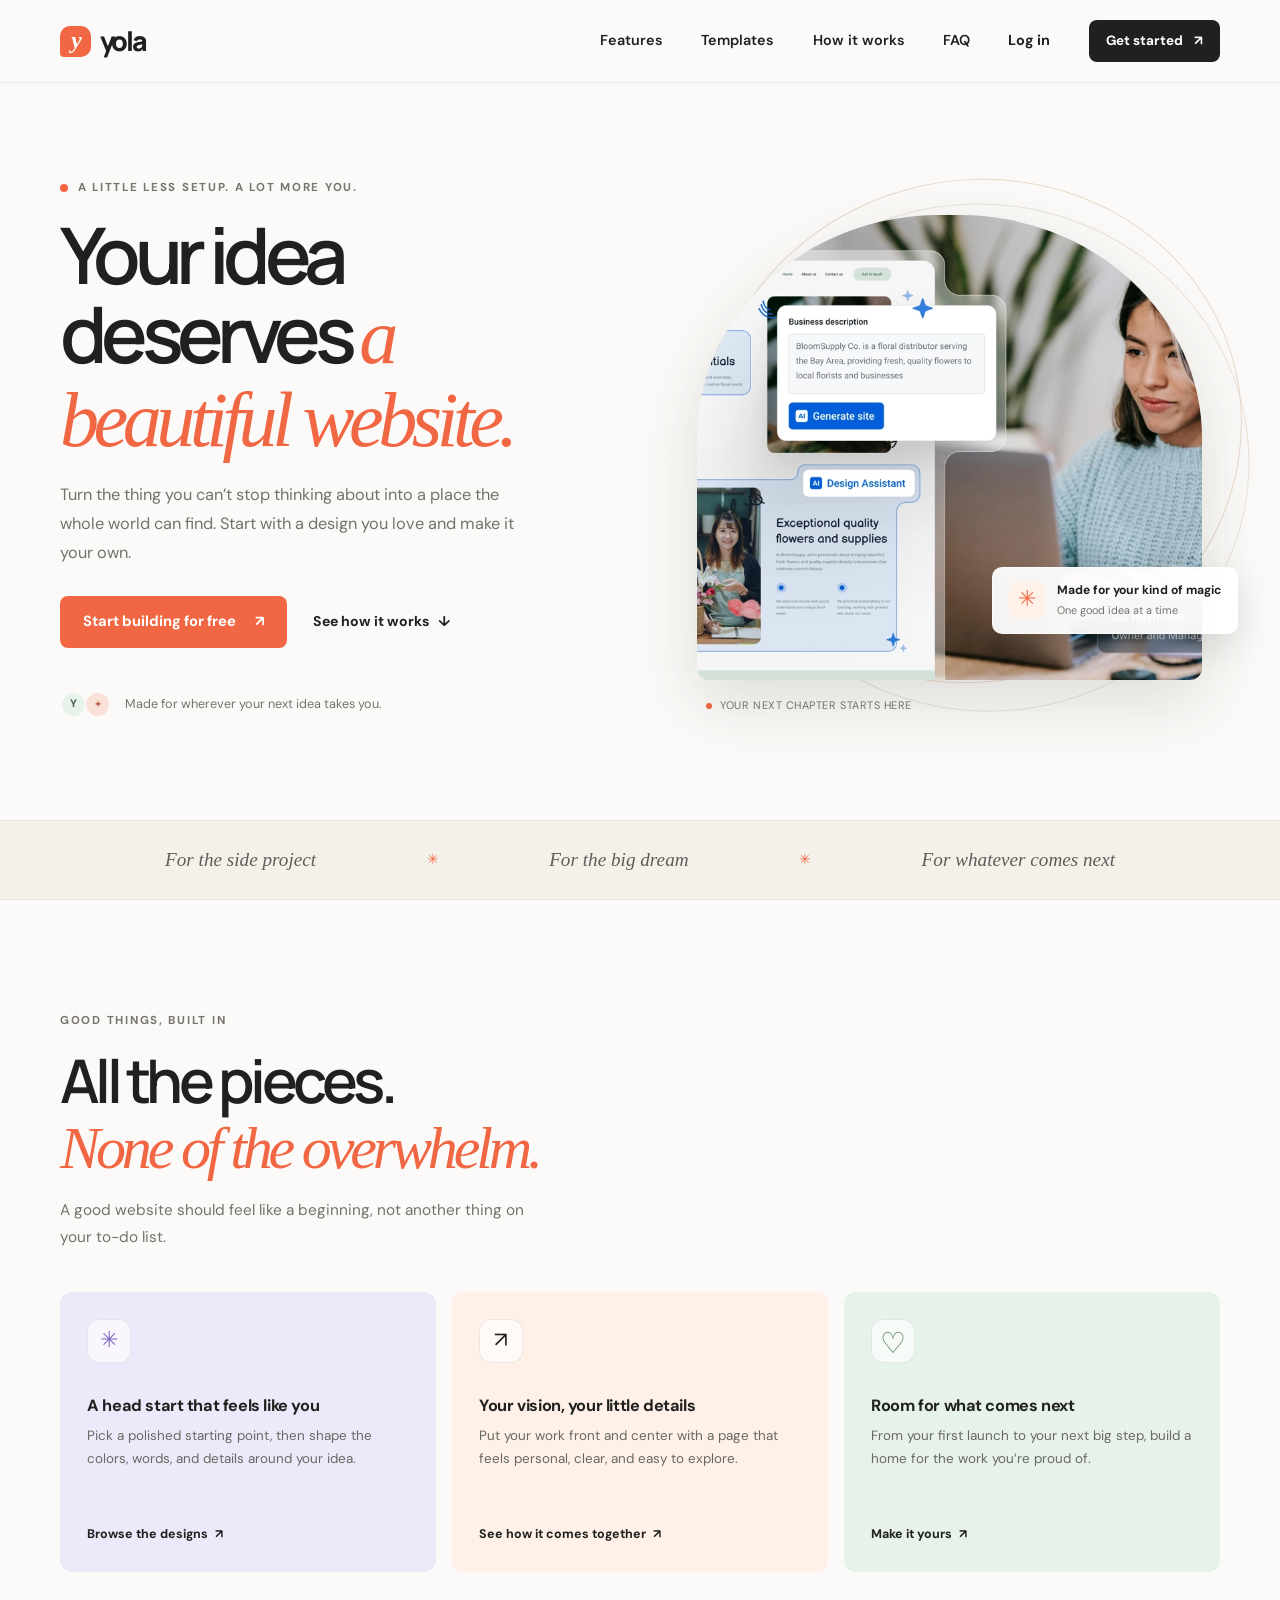
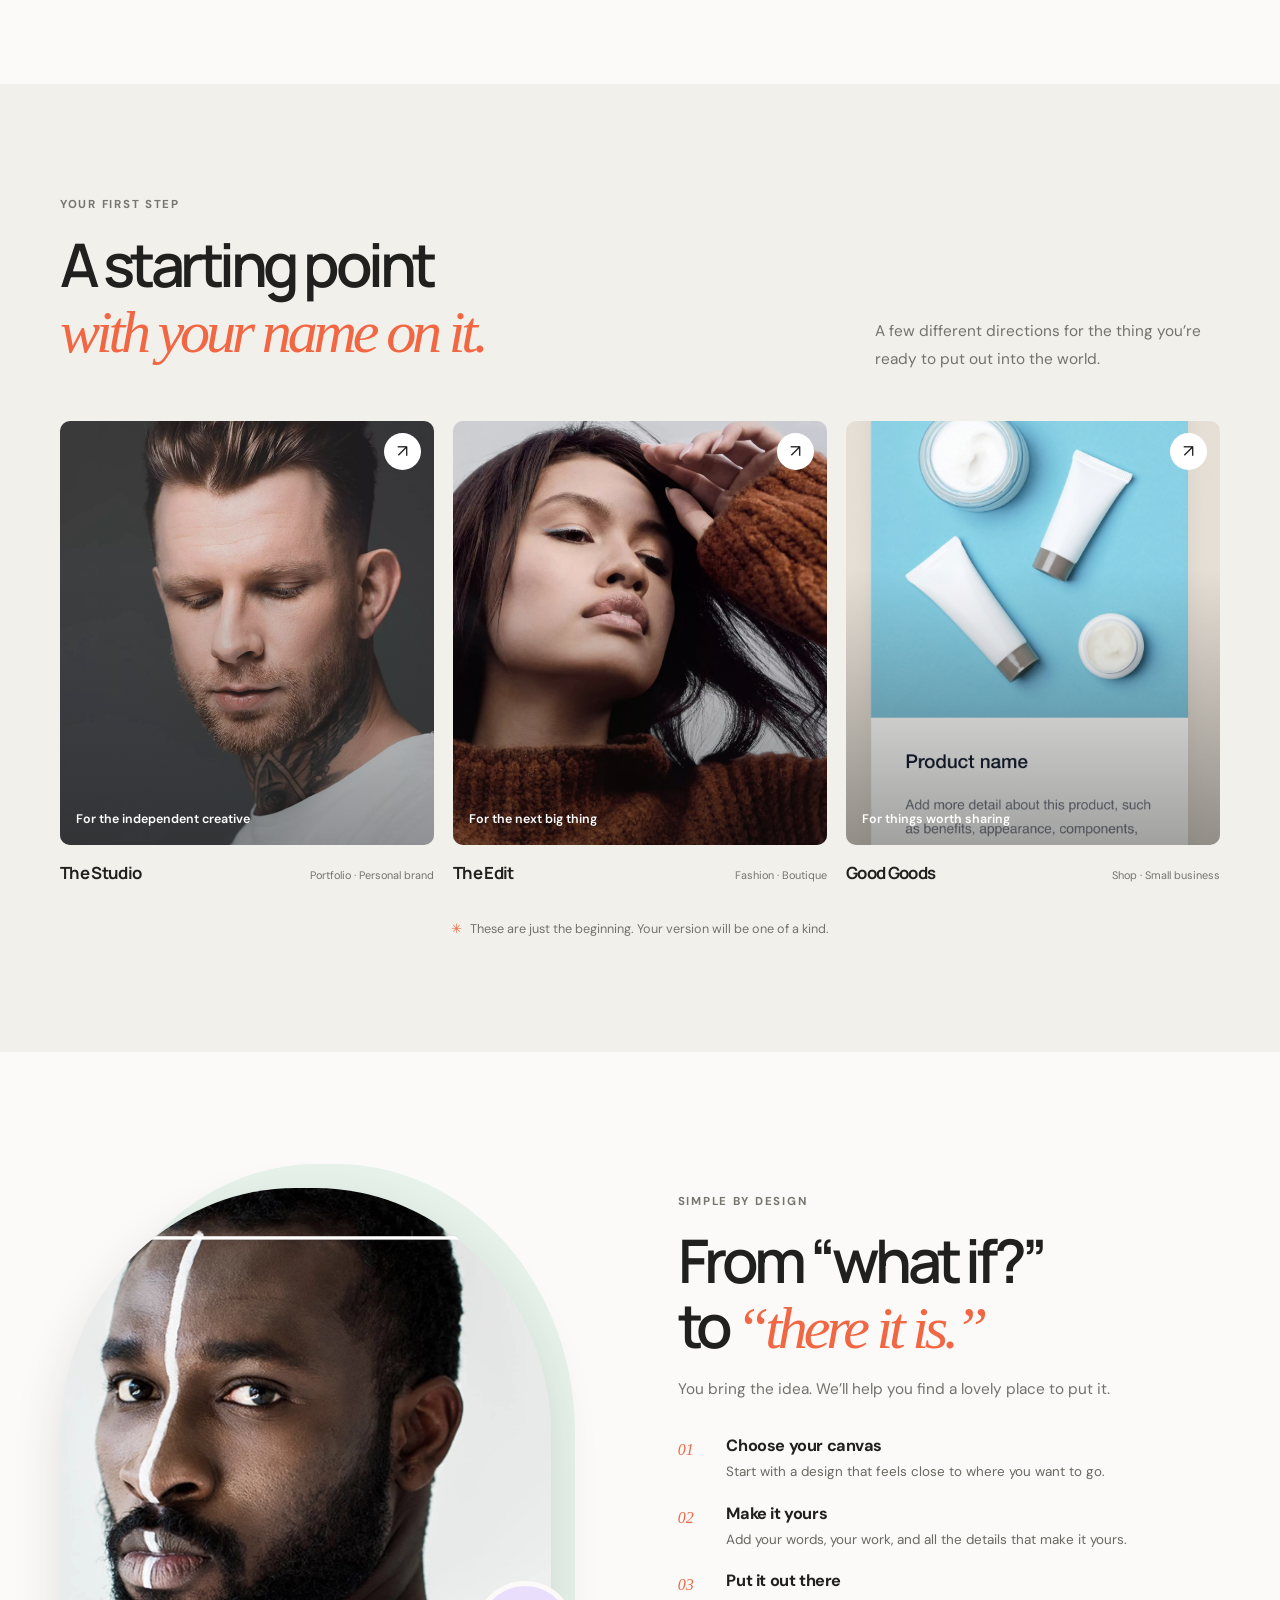
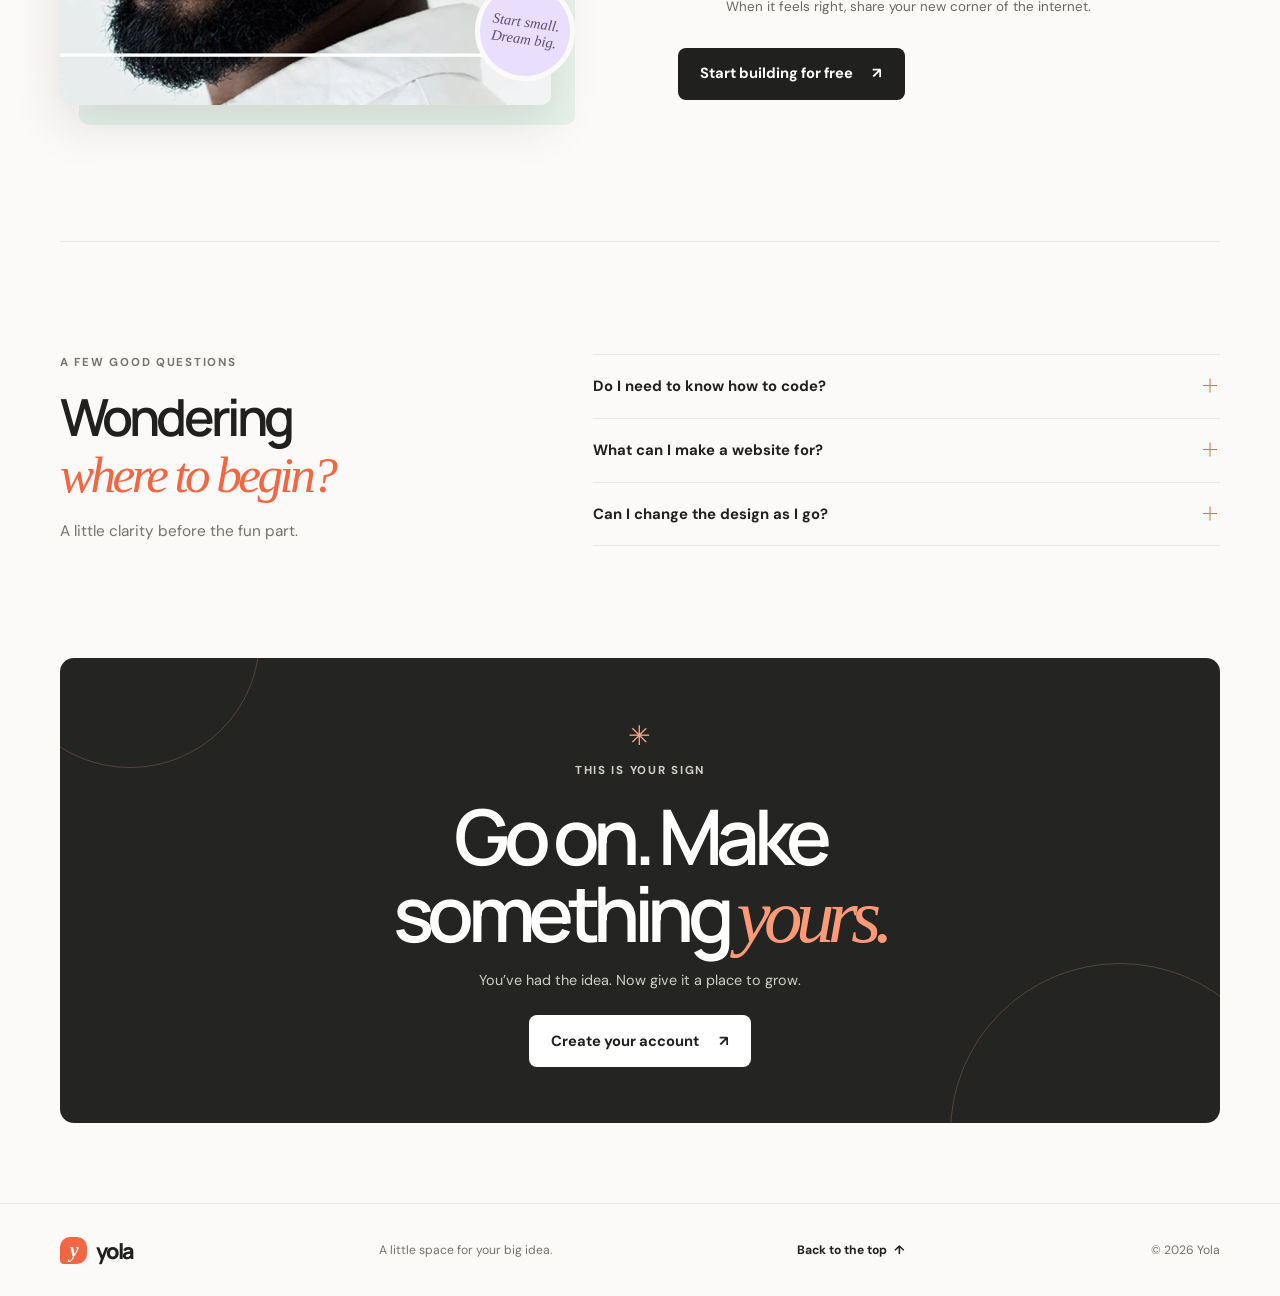
==== index.html @ 5d248dff "Publish Nexora AI website Co-authored-by: Copilot <223556219+Copilot@users.noreply.github.com>" ====
<!doctype html>
<html lang="en">
  <head>
    <meta charset="UTF-8" />
    <meta name="viewport" content="width=device-width, initial-scale=1" />
    <meta
      name="description"
      content="Create a website that feels like you. Explore thoughtful designs and see how Yola can help bring your next idea online."
    />
    <meta name="theme-color" content="#fbfaf8" />
    <title>Yola — Your idea deserves a website</title>
    <link rel="preconnect" href="https://fonts.googleapis.com" />
    <link rel="preconnect" href="https://fonts.gstatic.com" crossorigin />
    <link
      href="https://fonts.googleapis.com/css2?family=DM+Sans:wght@400;500;600;700&family=Manrope:wght@400;500;600;700;800&display=swap"
      rel="stylesheet"
    />
    <link rel="stylesheet" href="styles.css" />
  </head>
  <body>
    <a class="skip-link" href="#main">Skip to content</a>

    <header class="site-header">
      <div class="header-inner">
        <a class="brand" href="#top" aria-label="Yola home">
          <span class="brand-mark" aria-hidden="true">y</span>
          <span>yola</span>
        </a>

        <button
          class="menu-toggle"
          id="menu-toggle"
          type="button"
          aria-label="Open navigation"
          aria-controls="primary-navigation"
          aria-expanded="false"
        >
          <span></span>
          <span></span>
        </button>

        <nav class="site-nav" id="primary-navigation" aria-label="Main navigation">
          <a href="#features">Features</a>
          <a href="#templates">Templates</a>
          <a href="#how-it-works">How it works</a>
          <a href="#faq">FAQ</a>
          <a class="nav-login" href="login.html">Log in</a>
          <a class="button button-small button-dark nav-cta" href="signup.html">Get started <span aria-hidden="true">↗</span></a>
        </nav>
      </div>
    </header>

    <main id="main">
      <section class="hero section-wrap" id="top" aria-labelledby="hero-title">
        <div class="hero-copy">
          <p class="eyebrow"><span class="eyebrow-dot"></span> A little less setup. A lot more you.</p>
          <h1 id="hero-title">Your idea deserves <span>a beautiful website.</span></h1>
          <p class="hero-description">
            Turn the thing you can’t stop thinking about into a place the whole world can find.
            Start with a design you love and make it your own.
          </p>
          <div class="hero-actions">
            <a class="button button-primary" href="signup.html">Start building for free <span aria-hidden="true">↗</span></a>
            <a class="text-link" href="#how-it-works">See how it works <span aria-hidden="true">↓</span></a>
          </div>
          <div class="hero-note">
            <span class="note-avatars" aria-hidden="true"><i>Y</i><i>+</i></span>
            <span>Made for wherever your next idea takes you.</span>
          </div>
        </div>

        <div class="hero-art">
          <div class="art-orbit orbit-one"></div>
          <div class="art-orbit orbit-two"></div>
          <figure class="hero-photo">
            <img
              src="image/4475b84101fccbd8b24aa1952c5bdc37.webp"
              alt="A small business owner building her floral business website"
              fetchpriority="high"
            />
          </figure>
          <div class="floating-note">
            <span class="sparkle" aria-hidden="true">✳</span>
            <span><strong>Made for your kind of magic</strong><small>One good idea at a time</small></span>
          </div>
          <div class="art-caption"><span></span> Your next chapter starts here</div>
        </div>
      </section>

      <section class="intro-strip" aria-label="Yola introduction">
        <div class="intro-inner">
          <span>For the side project</span><i aria-hidden="true">✳</i>
          <span>For the big dream</span><i aria-hidden="true">✳</i>
          <span>For whatever comes next</span>
        </div>
      </section>

      <section class="features section-wrap section-space" id="features" aria-labelledby="features-title">
        <div class="section-heading">
          <p class="eyebrow">Good things, built in</p>
          <h2 id="features-title">All the pieces.<br /><span>None of the overwhelm.</span></h2>
          <p class="section-lede">A good website should feel like a beginning, not another thing on your to-do list.</p>
        </div>

        <div class="feature-grid">
          <article class="feature-card feature-card-lilac">
            <span class="feature-icon icon-spark" aria-hidden="true">✳</span>
            <h3>A head start that feels like you</h3>
            <p>Pick a polished starting point, then shape the colors, words, and details around your idea.</p>
            <a class="card-link" href="#templates">Browse the designs <span aria-hidden="true">↗</span></a>
          </article>
          <article class="feature-card feature-card-peach">
            <span class="feature-icon icon-pencil" aria-hidden="true">↗</span>
            <h3>Your vision, your little details</h3>
            <p>Put your work front and center with a page that feels personal, clear, and easy to explore.</p>
            <a class="card-link" href="#how-it-works">See how it comes together <span aria-hidden="true">↗</span></a>
          </article>
          <article class="feature-card feature-card-mint">
            <span class="feature-icon icon-heart" aria-hidden="true">♡</span>
            <h3>Room for what comes next</h3>
            <p>From your first launch to your next big step, build a home for the work you’re proud of.</p>
            <a class="card-link" href="signup.html">Make it yours <span aria-hidden="true">↗</span></a>
          </article>
        </div>
      </section>

      <section class="templates-section section-space" id="templates" aria-labelledby="templates-title">
        <div class="section-wrap">
          <div class="section-heading heading-row">
            <div>
              <p class="eyebrow">Your first step</p>
              <h2 id="templates-title">A starting point<br /><span>with your name on it.</span></h2>
            </div>
            <p class="section-lede">A few different directions for the thing you’re ready to put out into the world.</p>
          </div>

          <div class="template-grid">
            <article class="template-card">
              <a class="template-image template-image-portrait" href="signup.html" aria-label="Start with the Studio template">
                <img src="image/02649e4aa9a4b7a5b7b19f275b8cfc10.webp" alt="Portrait photography for a personal brand design" loading="lazy" />
                <span class="template-tag">For the independent creative</span>
                <span class="template-arrow" aria-hidden="true">↗</span>
              </a>
              <div class="template-meta"><h3>The Studio</h3><span>Portfolio · Personal brand</span></div>
            </article>
            <article class="template-card">
              <a class="template-image template-image-fashion" href="signup.html" aria-label="Start with the Edit template">
                <img src="image/134f680950154a9963a769058f9688b4.webp" alt="Fashion portrait for a boutique design" loading="lazy" />
                <span class="template-tag">For the next big thing</span>
                <span class="template-arrow" aria-hidden="true">↗</span>
              </a>
              <div class="template-meta"><h3>The Edit</h3><span>Fashion · Boutique</span></div>
            </article>
            <article class="template-card">
              <a class="template-image template-image-shop" href="signup.html" aria-label="Start with the Good Goods template">
                <img src="image/752ba2957b8d2e34a4dbee32329af9d9.webp" alt="Skincare product photography for an online shop design" loading="lazy" />
                <span class="template-tag">For things worth sharing</span>
                <span class="template-arrow" aria-hidden="true">↗</span>
              </a>
              <div class="template-meta"><h3>Good Goods</h3><span>Shop · Small business</span></div>
            </article>
          </div>
          <div class="templates-footnote"><span aria-hidden="true">✳</span> These are just the beginning. Your version will be one of a kind.</div>
        </div>
      </section>

      <section class="how-section section-wrap section-space" id="how-it-works" aria-labelledby="how-title">
        <div class="how-image">
          <img
            src="image/b7b38d8a38abe5a71b4a3cbc24da910f.webp"
            alt="A website preview alongside the person creating it"
            loading="lazy"
          />
          <span class="image-sticker">Start small.<br />Dream big.</span>
        </div>
        <div class="how-copy">
          <p class="eyebrow">Simple by design</p>
          <h2 id="how-title">From “what if?”<br />to <span>“there it is.”</span></h2>
          <p class="section-lede">You bring the idea. We’ll help you find a lovely place to put it.</p>
          <ol class="steps-list">
            <li><span>01</span><div><h3>Choose your canvas</h3><p>Start with a design that feels close to where you want to go.</p></div></li>
            <li><span>02</span><div><h3>Make it yours</h3><p>Add your words, your work, and all the details that make it yours.</p></div></li>
            <li><span>03</span><div><h3>Put it out there</h3><p>When it feels right, share your new corner of the internet.</p></div></li>
          </ol>
          <a class="button button-dark" href="signup.html">Start building for free <span aria-hidden="true">↗</span></a>
        </div>
      </section>

      <section class="faq-section section-wrap section-space" id="faq" aria-labelledby="faq-title">
        <div class="faq-intro">
          <p class="eyebrow">A few good questions</p>
          <h2 id="faq-title">Wondering<br /><span>where to begin?</span></h2>
          <p class="section-lede">A little clarity before the fun part.</p>
        </div>
        <div class="faq-list">
          <details>
            <summary>Do I need to know how to code?<span aria-hidden="true"></span></summary>
            <p>No coding experience is needed to get started with a website builder. Begin with a design and make it your own.</p>
          </details>
          <details>
            <summary>What can I make a website for?<span aria-hidden="true"></span></summary>
            <p>Show off your portfolio, tell people about your business, share your work, or create a home for your next idea.</p>
          </details>
          <details>
            <summary>Can I change the design as I go?<span aria-hidden="true"></span></summary>
            <p>Absolutely. Your website is a work in progress, just like your idea. Keep refining the look and content as you grow.</p>
          </details>
        </div>
      </section>

      <section class="closing-section section-wrap" id="start" aria-labelledby="closing-title">
        <div class="closing-content">
          <span class="closing-star" aria-hidden="true">✳</span>
          <p class="eyebrow">This is your sign</p>
          <h2 id="closing-title">Go on. Make<br />something <em>yours.</em></h2>
          <p>You’ve had the idea. Now give it a place to grow.</p>
          <a class="button button-light" href="signup.html">Create your account <span aria-hidden="true">↗</span></a>
        </div>
        <div class="closing-decoration decoration-one" aria-hidden="true"></div>
        <div class="closing-decoration decoration-two" aria-hidden="true"></div>
      </section>
    </main>

    <footer class="site-footer">
      <div class="footer-inner">
        <a class="brand footer-brand" href="#top" aria-label="Yola home">
          <span class="brand-mark" aria-hidden="true">y</span><span>yola</span>
        </a>
        <p>A little space for your big idea.</p>
        <a class="back-to-top" href="#top">Back to the top <span aria-hidden="true">↑</span></a>
        <span class="copyright">© <span id="current-year"></span> Yola</span>
      </div>
    </footer>

    <script src="script.js"></script>
  </body>
</html>
---- styles.css ----
:root {
  color-scheme: light;
  --paper: #fbfaf8;
  --white: #fff;
  --ink: #20211f;
  --muted: #73736e;
  --line: #e9e7e1;
  --orange: #f26743;
  --orange-dark: #df5635;
  --lilac: #eee9fa;
  --peach: #fff0e8;
  --mint: #e7f2eb;
  --serif: Georgia, "Times New Roman", serif;
  --sans: "DM Sans", Arial, sans-serif;
  --display: "Manrope", "DM Sans", Arial, sans-serif;
}

* {
  box-sizing: border-box;
}

html {
  scroll-behavior: smooth;
  scroll-padding-top: 6rem;
  overflow-x: clip;
}

body {
  margin: 0;
  background: var(--paper);
  color: var(--ink);
  font-family: var(--sans);
  font-size: 16px;
  line-height: 1.65;
  -webkit-font-smoothing: antialiased;
}

body.menu-open {
  overflow: hidden;
}

body.menu-open::after {
  position: fixed;
  inset: 0;
  z-index: 10;
  background: rgba(32, 33, 31, 0.3);
  content: "";
}

img {
  display: block;
  max-width: 100%;
}

a {
  color: inherit;
  text-decoration: none;
}

button {
  color: inherit;
  font: inherit;
}

::selection {
  background: #f9cfbd;
  color: var(--ink);
}

:focus-visible {
  outline: 3px solid #e87757;
  outline-offset: 4px;
}

.skip-link {
  position: fixed;
  top: 0.75rem;
  left: 0.75rem;
  z-index: 20;
  padding: 0.65rem 1rem;
  transform: translateY(-160%);
  border-radius: 0.5rem;
  background: var(--ink);
  color: var(--white);
}

.skip-link:focus {
  transform: translateY(0);
}

.section-wrap,
.header-inner,
.footer-inner {
  width: min(1160px, calc(100% - 64px));
  margin-inline: auto;
}

.site-header {
  position: sticky;
  top: 0;
  z-index: 10;
  border-bottom: 1px solid rgba(32, 33, 31, 0.07);
  background: rgba(251, 250, 248, 0.94);
  backdrop-filter: blur(14px);
}

.header-inner {
  min-height: 82px;
  display: flex;
  align-items: center;
  justify-content: space-between;
  gap: 2rem;
}

.brand {
  display: inline-flex;
  align-items: center;
  gap: 0.55rem;
  font-family: var(--display);
  font-size: 1.68rem;
  font-weight: 800;
  letter-spacing: -0.09em;
}

.brand-mark {
  width: 31px;
  height: 31px;
  display: grid;
  place-items: center;
  border-radius: 10px 10px 10px 4px;
  background: var(--orange);
  color: white;
  font-family: var(--serif);
  font-size: 1.48rem;
  font-style: italic;
  font-weight: 700;
  line-height: 1;
  letter-spacing: -0.08em;
}

.site-nav {
  display: flex;
  align-items: center;
  gap: clamp(1.2rem, 3vw, 2.4rem);
  font-size: 0.9rem;
  font-weight: 600;
}

.site-nav > a:not(.button) {
  transition: color 160ms ease;
}

.site-nav .nav-login {
  font-weight: 700;
}

.site-nav > a:not(.button):hover,
.text-link:hover,
.card-link:hover {
  color: var(--orange-dark);
}

.button {
  min-height: 52px;
  display: inline-flex;
  align-items: center;
  justify-content: center;
  gap: 1.2rem;
  padding: 0.8rem 1.35rem;
  border: 1px solid transparent;
  border-radius: 8px;
  font-size: 0.92rem;
  font-weight: 700;
  line-height: 1.2;
  transition: transform 180ms ease, background 180ms ease, color 180ms ease, box-shadow 180ms ease;
}

.button:hover {
  transform: translateY(-2px);
}

.button-small {
  min-height: 42px;
  padding: 0.65rem 1rem;
  gap: 0.7rem;
  font-size: 0.84rem;
}

.button-dark {
  background: var(--ink);
  color: var(--white);
}

.button-dark:hover {
  background: #3a3b37;
  box-shadow: 0 8px 20px rgba(32, 33, 31, 0.15);
}

.button-primary {
  background: var(--orange);
  color: var(--white);
}

.button-primary:hover {
  background: var(--orange-dark);
  box-shadow: 0 8px 20px rgba(242, 103, 67, 0.2);
}

.button-light {
  background: var(--white);
  color: var(--ink);
}

.button-light:hover {
  background: #f8ded3;
}

.menu-toggle {
  display: none;
}

.hero {
  min-height: 600px;
  display: grid;
  grid-template-columns: 1fr 0.98fr;
  align-items: center;
  gap: clamp(2rem, 6vw, 5rem);
  padding-block: 4.8rem 5.2rem;
}

.hero-copy {
  position: relative;
  z-index: 1;
  padding-block: 1.2rem;
}

.eyebrow {
  display: flex;
  align-items: center;
  gap: 0.6rem;
  margin: 0 0 1.15rem;
  color: #77756e;
  font-size: 0.72rem;
  font-weight: 700;
  letter-spacing: 0.15em;
  line-height: 1.5;
  text-transform: uppercase;
}

.eyebrow-dot,
.art-caption span {
  width: 8px;
  height: 8px;
  flex: 0 0 auto;
  border-radius: 50%;
  background: var(--orange);
}

h1,
h2,
h3,
p,
figure {
  margin-top: 0;
}

h1,
h2 {
  font-family: var(--display);
  font-weight: 600;
}

.hero h1 {
  max-width: 620px;
  margin-bottom: 1.25rem;
  font-size: clamp(3.35rem, 6.1vw, 5.35rem);
  letter-spacing: -0.085em;
  line-height: 1.02;
}

.hero h1 span,
.section-heading h2 span,
.how-copy h2 span,
.faq-intro h2 span {
  color: var(--orange);
  font-family: var(--serif);
  font-weight: 400;
  font-style: italic;
  letter-spacing: -0.07em;
}

.hero-description {
  max-width: 480px;
  margin-bottom: 1.75rem;
  color: var(--muted);
  font-size: 1.02rem;
  line-height: 1.8;
}

.hero-actions {
  display: flex;
  align-items: center;
  gap: 1.6rem;
  flex-wrap: wrap;
}

.text-link {
  display: inline-flex;
  align-items: center;
  gap: 0.55rem;
  font-size: 0.88rem;
  font-weight: 700;
  transition: color 160ms ease;
}

.hero-note {
  display: flex;
  align-items: center;
  gap: 0.85rem;
  margin-top: 2.7rem;
  color: var(--muted);
  font-size: 0.79rem;
}

.note-avatars {
  display: flex;
  padding-left: 3px;
}

.note-avatars i {
  width: 27px;
  height: 27px;
  display: grid;
  place-items: center;
  margin-left: -3px;
  border: 2px solid var(--paper);
  border-radius: 50%;
  background: var(--mint);
  color: #455f4c;
  font-size: 0.68rem;
  font-style: normal;
  font-weight: 700;
}

.note-avatars i + i {
  background: #fae1d7;
  color: #ad573e;
}

.hero-art {
  position: relative;
  min-width: 0;
  padding: 1rem 1.1rem 1.1rem 0.8rem;
}

.hero-photo {
  position: relative;
  z-index: 1;
  overflow: hidden;
  margin: 0;
  border-radius: 48% 48% 12px 12px;
  background: #e5eee7;
  box-shadow: 0 22px 65px rgba(45, 54, 43, 0.15);
}

.hero-photo img {
  width: 100%;
  aspect-ratio: 1 / 0.92;
  object-fit: cover;
  object-position: 55% 48%;
}

.art-orbit {
  position: absolute;
  border: 1px solid #e9d8c8;
  border-radius: 50%;
  pointer-events: none;
}

.orbit-one {
  inset: -1.2rem -1.4rem 1rem 1.3rem;
  transform: rotate(-14deg);
}

.orbit-two {
  inset: 0.3rem -1.9rem -0.8rem 2.1rem;
  border-color: #e8e3d8;
  transform: rotate(12deg);
}

.floating-note {
  position: absolute;
  right: -1.1rem;
  bottom: 4rem;
  z-index: 2;
  display: flex;
  align-items: center;
  gap: 0.7rem;
  padding: 0.8rem 1rem;
  border: 1px solid rgba(255, 255, 255, 0.75);
  border-radius: 10px;
  background: rgba(255, 255, 255, 0.94);
  box-shadow: 0 12px 34px rgba(32, 33, 31, 0.12);
}

.sparkle {
  width: 36px;
  height: 36px;
  display: grid;
  place-items: center;
  border-radius: 10px;
  background: #fff0e8;
  color: var(--orange);
  font-size: 1.35rem;
}

.floating-note strong,
.floating-note small {
  display: block;
}

.floating-note strong {
  font-size: 0.76rem;
}

.floating-note small {
  margin-top: 0.1rem;
  color: var(--muted);
  font-size: 0.68rem;
}

.art-caption {
  position: absolute;
  bottom: -1.1rem;
  left: 1.4rem;
  display: flex;
  align-items: center;
  gap: 0.5rem;
  color: #77756e;
  font-size: 0.68rem;
  letter-spacing: 0.05em;
  text-transform: uppercase;
}

.art-caption span {
  width: 6px;
  height: 6px;
}

.intro-strip {
  overflow: hidden;
  border-block: 1px solid var(--line);
  background: #f4f1eb;
}

.intro-inner {
  width: min(950px, calc(100% - 40px));
  min-height: 78px;
  display: flex;
  align-items: center;
  justify-content: space-between;
  gap: 1.5rem;
  margin-inline: auto;
  color: #5e5e58;
  font-family: var(--serif);
  font-size: clamp(0.9rem, 2vw, 1.2rem);
  font-style: italic;
}

.intro-inner i {
  color: var(--orange);
  font-family: var(--sans);
  font-size: 0.9rem;
  font-style: normal;
}

.section-space {
  padding-block: 7rem;
}

.section-heading {
  max-width: 650px;
  margin-bottom: 2.5rem;
}

.section-heading h2,
.how-copy h2,
.faq-intro h2 {
  margin-bottom: 1rem;
  font-size: clamp(2.5rem, 4.7vw, 4rem);
  letter-spacing: -0.075em;
  line-height: 1.08;
}

.section-lede {
  max-width: 470px;
  margin-bottom: 0;
  color: var(--muted);
  font-size: 0.96rem;
  line-height: 1.8;
}

.feature-grid {
  display: grid;
  grid-template-columns: repeat(3, minmax(0, 1fr));
  gap: 1rem;
}

.feature-card {
  min-height: 280px;
  display: flex;
  flex-direction: column;
  align-items: flex-start;
  padding: 1.7rem;
  border-radius: 12px;
}

.feature-card-lilac {
  background: var(--lilac);
}

.feature-card-peach {
  background: var(--peach);
}

.feature-card-mint {
  background: var(--mint);
}

.feature-icon {
  width: 44px;
  height: 44px;
  display: grid;
  place-items: center;
  margin-bottom: 2rem;
  border: 1px solid rgba(32, 33, 31, 0.09);
  border-radius: 12px;
  background: rgba(255, 255, 255, 0.65);
  color: var(--ink);
  font-size: 1.35rem;
}

.icon-spark {
  color: #8269c0;
}

.icon-heart {
  color: #537c60;
  font-size: 1.8rem;
}

.feature-card h3,
.steps-list h3 {
  margin-bottom: 0.45rem;
  font-size: 1.02rem;
  font-weight: 700;
  letter-spacing: -0.025em;
  line-height: 1.4;
}

.feature-card p,
.steps-list p {
  margin-bottom: 1.25rem;
  color: #686962;
  font-size: 0.84rem;
  line-height: 1.7;
}

.card-link {
  display: inline-flex;
  align-items: center;
  gap: 0.45rem;
  margin-top: auto;
  font-size: 0.78rem;
  font-weight: 700;
  transition: color 160ms ease;
}

.templates-section {
  background: #f2f0eb;
}

.heading-row {
  max-width: none;
  display: flex;
  align-items: flex-end;
  justify-content: space-between;
  gap: 2rem;
}

.heading-row .section-lede {
  max-width: 345px;
  margin-bottom: 0.45rem;
}

.template-grid {
  display: grid;
  grid-template-columns: repeat(3, minmax(0, 1fr));
  gap: 1.2rem;
}

.template-card {
  min-width: 0;
}

.template-image {
  position: relative;
  display: block;
  overflow: hidden;
  aspect-ratio: 0.88;
  border-radius: 10px;
  background: #e6dfd6;
}

.template-image::after {
  position: absolute;
  inset: 35% 0 0;
  background: linear-gradient(transparent, rgba(20, 20, 18, 0.4));
  content: "";
}

.template-image img {
  width: 100%;
  height: 100%;
  object-fit: cover;
  transition: transform 450ms cubic-bezier(0.2, 0.65, 0.3, 1);
}

.template-image:hover img {
  transform: scale(1.04);
}

.template-image-portrait img {
  object-position: center 38%;
}

.template-image-fashion img {
  object-position: center 32%;
}

.template-image-shop img {
  object-position: center 29%;
}

.template-tag {
  position: absolute;
  bottom: 1rem;
  left: 1rem;
  z-index: 1;
  color: white;
  font-size: 0.78rem;
  font-weight: 600;
}

.template-arrow {
  position: absolute;
  top: 0.8rem;
  right: 0.8rem;
  z-index: 1;
  width: 37px;
  height: 37px;
  display: grid;
  place-items: center;
  border-radius: 50%;
  background: white;
  font-size: 1.1rem;
  transition: transform 160ms ease;
}

.template-image:hover .template-arrow {
  transform: rotate(45deg);
}

.template-meta {
  display: flex;
  align-items: baseline;
  justify-content: space-between;
  gap: 0.7rem;
  padding-top: 0.85rem;
}

.template-meta h3 {
  margin: 0;
  font-family: var(--display);
  font-size: 1.05rem;
  font-weight: 700;
  letter-spacing: -0.04em;
}

.template-meta span {
  color: var(--muted);
  font-size: 0.68rem;
  text-align: right;
}

.templates-footnote {
  display: flex;
  align-items: center;
  justify-content: center;
  gap: 0.55rem;
  margin-top: 2rem;
  color: var(--muted);
  font-size: 0.79rem;
}

.templates-footnote span {
  color: var(--orange);
}

.how-section {
  display: grid;
  grid-template-columns: 0.95fr 1fr;
  align-items: center;
  gap: clamp(3rem, 8vw, 7rem);
}

.how-image {
  position: relative;
  overflow: visible;
  padding: 1.5rem 1.5rem 1.5rem 0;
}

.how-image::before {
  position: absolute;
  inset: 0 0 0.25rem 1.2rem;
  border-radius: 48% 48% 10px 10px;
  background: #e7f2eb;
  content: "";
}

.how-image img {
  position: relative;
  width: 100%;
  aspect-ratio: 0.95;
  border-radius: 48% 48% 10px 10px;
  object-fit: cover;
  object-position: 57% center;
  box-shadow: 0 18px 50px rgba(32, 33, 31, 0.12);
}

.image-sticker {
  position: absolute;
  right: 0;
  bottom: 3rem;
  display: grid;
  width: 100px;
  height: 100px;
  place-content: center;
  border: 5px solid var(--paper);
  border-radius: 50%;
  background: #e9dffc;
  color: #594e79;
  font-family: var(--serif);
  font-size: 0.91rem;
  font-style: italic;
  line-height: 1.2;
  text-align: center;
  transform: rotate(8deg);
}

.how-copy h2 {
  margin-bottom: 0.9rem;
}

.steps-list {
  display: grid;
  gap: 1.15rem;
  margin: 2rem 0 1.8rem;
  padding: 0;
  list-style: none;
}

.steps-list li {
  display: grid;
  grid-template-columns: 36px 1fr;
  gap: 0.8rem;
}

.steps-list li > span {
  padding-top: 0.12rem;
  color: var(--orange);
  font-family: var(--serif);
  font-size: 1rem;
  font-style: italic;
}

.steps-list h3 {
  margin-bottom: 0.2rem;
}

.steps-list p {
  margin-bottom: 0;
}

.faq-section {
  display: grid;
  grid-template-columns: 0.8fr 1.2fr;
  gap: clamp(3rem, 9vw, 8rem);
  border-top: 1px solid var(--line);
}

.faq-intro h2 {
  font-size: clamp(2.4rem, 4vw, 3.5rem);
}

.faq-list details {
  border-bottom: 1px solid var(--line);
}

.faq-list details:first-child {
  border-top: 1px solid var(--line);
}

.faq-list summary {
  position: relative;
  display: flex;
  align-items: center;
  justify-content: space-between;
  gap: 1rem;
  padding: 1.2rem 0;
  font-size: 0.93rem;
  font-weight: 700;
  cursor: pointer;
  list-style: none;
}

.faq-list summary::-webkit-details-marker {
  display: none;
}

.faq-list summary span {
  position: relative;
  width: 20px;
  height: 20px;
  flex: 0 0 auto;
}

.faq-list summary span::before,
.faq-list summary span::after {
  position: absolute;
  top: 9px;
  left: 3px;
  width: 14px;
  height: 1px;
  background: var(--orange);
  content: "";
  transition: transform 160ms ease;
}

.faq-list summary span::after {
  transform: rotate(90deg);
}

.faq-list details[open] summary span::after {
  transform: rotate(0);
}

.faq-list details p {
  max-width: 580px;
  margin: -0.2rem 2rem 1.15rem 0;
  color: var(--muted);
  font-size: 0.86rem;
  line-height: 1.75;
}

.closing-section {
  position: relative;
  min-height: 390px;
  overflow: hidden;
  display: grid;
  place-items: center;
  margin-bottom: 5rem;
  padding: 3.5rem 1.5rem;
  border-radius: 14px;
  background: #242522;
  color: var(--white);
  text-align: center;
}

.closing-content {
  position: relative;
  z-index: 1;
}

.closing-content .eyebrow {
  justify-content: center;
  color: #d3d1c9;
}

.closing-star {
  display: inline-block;
  margin-bottom: 0.2rem;
  color: #f7a58d;
  font-size: 1.7rem;
}

.closing-content h2 {
  margin-bottom: 0.8rem;
  font-size: clamp(3.2rem, 6vw, 5rem);
  letter-spacing: -0.085em;
  line-height: 1;
}

.closing-content h2 em {
  color: #ff9a79;
  font-family: var(--serif);
  font-weight: 400;
}

.closing-content > p:not(.eyebrow) {
  margin-bottom: 1.45rem;
  color: #cfcec8;
  font-size: 0.9rem;
}

.closing-decoration {
  position: absolute;
  width: 260px;
  height: 260px;
  border: 1px solid rgba(247, 165, 141, 0.23);
  border-radius: 50%;
}

.decoration-one {
  top: -150px;
  left: -60px;
}

.decoration-two {
  right: -70px;
  bottom: -180px;
  width: 340px;
  height: 340px;
}

.site-footer {
  border-top: 1px solid var(--line);
}

.footer-inner {
  min-height: 92px;
  display: flex;
  align-items: center;
  justify-content: space-between;
  gap: 1.5rem;
}

.footer-brand {
  font-size: 1.35rem;
}

.footer-brand .brand-mark {
  width: 27px;
  height: 27px;
  font-size: 1.25rem;
}

.footer-inner p,
.copyright,
.back-to-top {
  margin: 0;
  color: var(--muted);
  font-size: 0.76rem;
}

.back-to-top {
  display: flex;
  align-items: center;
  gap: 0.45rem;
  color: var(--ink);
  font-weight: 700;
}

@media (max-width: 1000px) {
  .site-nav {
    gap: 1.25rem;
  }

  .hero {
    min-height: 550px;
    gap: 2.5rem;
  }

  .hero h1 {
    font-size: clamp(3.1rem, 6vw, 4.6rem);
  }

  .template-meta {
    align-items: flex-start;
    flex-direction: column;
    gap: 0.15rem;
  }

  .template-meta span {
    text-align: left;
  }
}

@media (max-width: 860px) {
  .section-wrap,
  .header-inner,
  .footer-inner {
    width: min(100% - 48px, 680px);
  }

  .header-inner {
    min-height: 72px;
  }

  .menu-toggle {
    position: relative;
    z-index: 12;
    width: 44px;
    height: 44px;
    display: flex;
    flex-direction: column;
    align-items: center;
    justify-content: center;
    gap: 6px;
    border: 1px solid var(--line);
    border-radius: 50%;
    background: var(--paper);
    cursor: pointer;
  }

  .menu-toggle span {
    width: 17px;
    height: 1.5px;
    border-radius: 2px;
    background: var(--ink);
    transition: transform 180ms ease;
  }

  .menu-toggle[aria-expanded="true"] span:first-child {
    transform: translateY(3.75px) rotate(45deg);
  }

  .menu-toggle[aria-expanded="true"] span:last-child {
    transform: translateY(-3.75px) rotate(-45deg);
  }

  .site-nav {
    position: fixed;
    top: 0;
    right: 0;
    z-index: 11;
    width: min(82vw, 360px);
    height: 100dvh;
    display: none;
    flex-direction: column;
    align-items: stretch;
    justify-content: center;
    gap: 0.35rem;
    padding: 5.5rem 2rem 2rem;
    background: var(--paper);
    box-shadow: -20px 0 60px rgba(32, 33, 31, 0.12);
    font-size: 1.05rem;
  }

  .site-nav.is-open {
    display: flex;
  }

  .site-nav > a:not(.button) {
    padding: 0.8rem 0;
    border-bottom: 1px solid var(--line);
  }

  .site-nav .nav-cta {
    align-self: flex-start;
    margin-top: 1rem;
  }

  .hero {
    min-height: 0;
    grid-template-columns: 1fr 0.9fr;
    gap: 1.5rem;
    padding-block: 4rem 4.5rem;
  }

  .hero h1 {
    font-size: clamp(3rem, 7vw, 4.25rem);
  }

  .floating-note {
    right: -0.8rem;
  }

  .section-space {
    padding-block: 5.5rem;
  }

  .how-section {
    gap: 3rem;
  }

  .faq-section {
    gap: 3rem;
  }

  .closing-section {
    margin-bottom: 3.5rem;
  }
}

@media (max-width: 640px) {
  .section-wrap,
  .header-inner,
  .footer-inner {
    width: calc(100% - 36px);
  }

  .header-inner {
    min-height: 66px;
  }

  .brand {
    font-size: 1.5rem;
  }

  .hero {
    grid-template-columns: 1fr;
    gap: 2.6rem;
    padding-block: 3.4rem 4rem;
  }

  .hero-copy {
    padding: 0;
  }

  .hero h1 {
    max-width: 520px;
    font-size: clamp(3.2rem, 12vw, 4.65rem);
  }

  .hero-description {
    font-size: 0.95rem;
  }

  .hero-actions {
    align-items: flex-start;
    flex-direction: column;
    gap: 1rem;
  }

  .hero-note {
    margin-top: 1.8rem;
  }

  .hero-art {
    width: min(100% - 20px, 440px);
    margin-inline: auto;
    padding: 0.7rem 0.8rem 0.9rem 0.45rem;
  }

  .art-orbit {
    display: none;
  }

  .hero-photo img {
    aspect-ratio: 1 / 0.88;
  }

  .floating-note {
    right: -0.7rem;
    bottom: 2.6rem;
    padding: 0.65rem 0.75rem;
  }

  .floating-note strong {
    font-size: 0.69rem;
  }

  .floating-note small {
    font-size: 0.62rem;
  }

  .art-caption {
    bottom: -1.1rem;
    left: 0.7rem;
    font-size: 0.59rem;
  }

  .intro-inner {
    min-height: 67px;
    justify-content: center;
    gap: 0.85rem;
    font-size: 0.78rem;
  }

  .intro-inner span:nth-of-type(2),
  .intro-inner i:nth-of-type(2) {
    display: none;
  }

  .section-space {
    padding-block: 4.4rem;
  }

  .section-heading {
    margin-bottom: 1.7rem;
  }

  .section-heading h2,
  .how-copy h2,
  .faq-intro h2 {
    font-size: clamp(2.5rem, 10vw, 3.4rem);
  }

  .feature-grid,
  .template-grid {
    grid-template-columns: 1fr;
    gap: 0.85rem;
  }

  .feature-card {
    min-height: 245px;
    padding: 1.4rem;
  }

  .feature-icon {
    margin-bottom: 1.3rem;
  }

  .heading-row {
    align-items: flex-start;
    flex-direction: column;
    gap: 0.2rem;
  }

  .heading-row .section-lede {
    margin-top: 0.45rem;
  }

  .template-grid {
    gap: 1.5rem;
  }

  .template-image {
    aspect-ratio: 1.05;
  }

  .template-meta {
    align-items: baseline;
    flex-direction: row;
    gap: 0.6rem;
  }

  .template-meta span {
    text-align: right;
  }

  .templates-footnote {
    align-items: flex-start;
    justify-content: flex-start;
    font-size: 0.74rem;
  }

  .how-section,
  .faq-section {
    grid-template-columns: 1fr;
    gap: 2.4rem;
  }

  .how-image {
    width: min(100% - 18px, 420px);
    margin-inline: auto;
  }

  .faq-section {
    gap: 1.3rem;
  }

  .closing-section {
    width: calc(100% - 24px);
    min-height: 355px;
    margin-bottom: 2.5rem;
    padding-inline: 1rem;
  }

  .closing-content h2 {
    font-size: clamp(3.1rem, 12vw, 4rem);
  }

  .footer-inner {
    min-height: 0;
    display: grid;
    grid-template-columns: 1fr auto;
    gap: 0.3rem 1rem;
    padding-block: 1.4rem;
  }

  .footer-inner p {
    grid-column: 1;
    grid-row: 2;
  }

  .back-to-top {
    grid-column: 2;
    grid-row: 1;
  }

  .copyright {
    grid-column: 2;
    grid-row: 2;
    text-align: right;
  }
}

@media (prefers-reduced-motion: reduce) {
  *,
  *::before,
  *::after {
    scroll-behavior: auto !important;
    transition-duration: 0.01ms !important;
  }
}
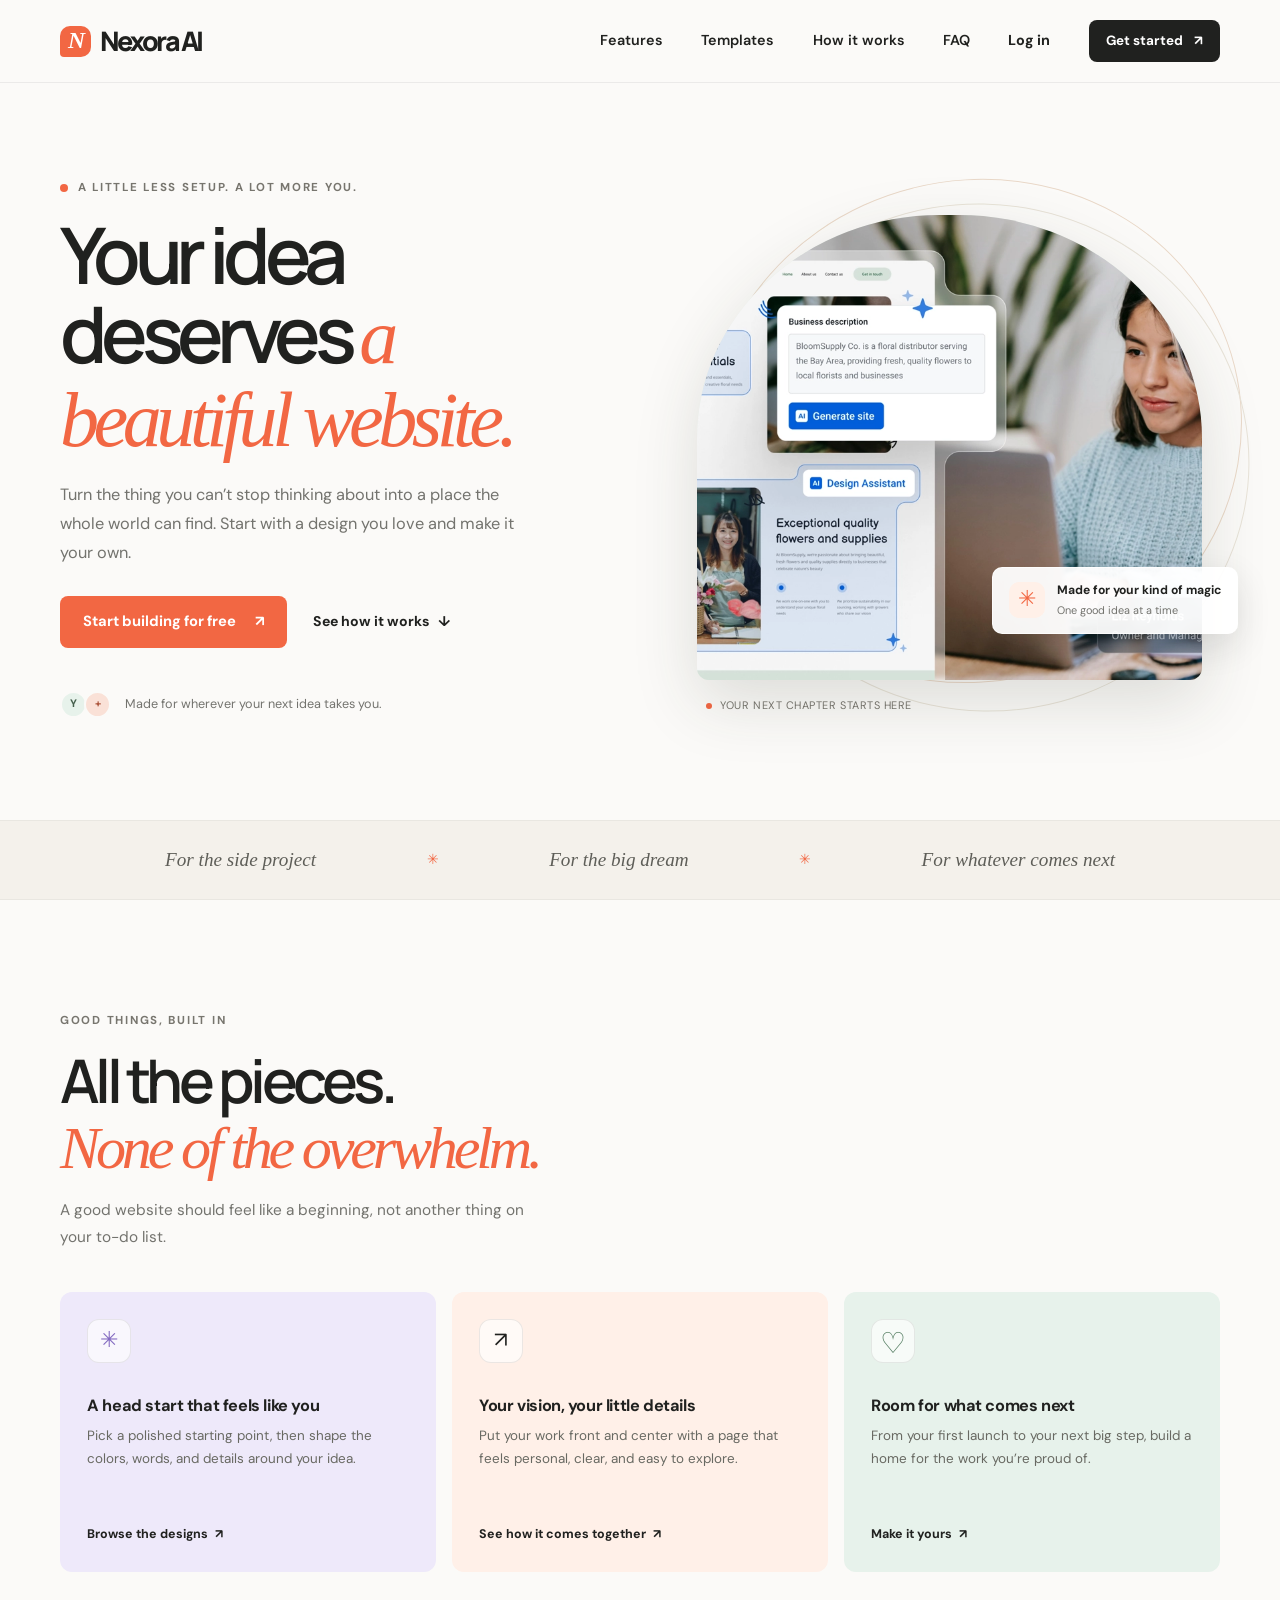
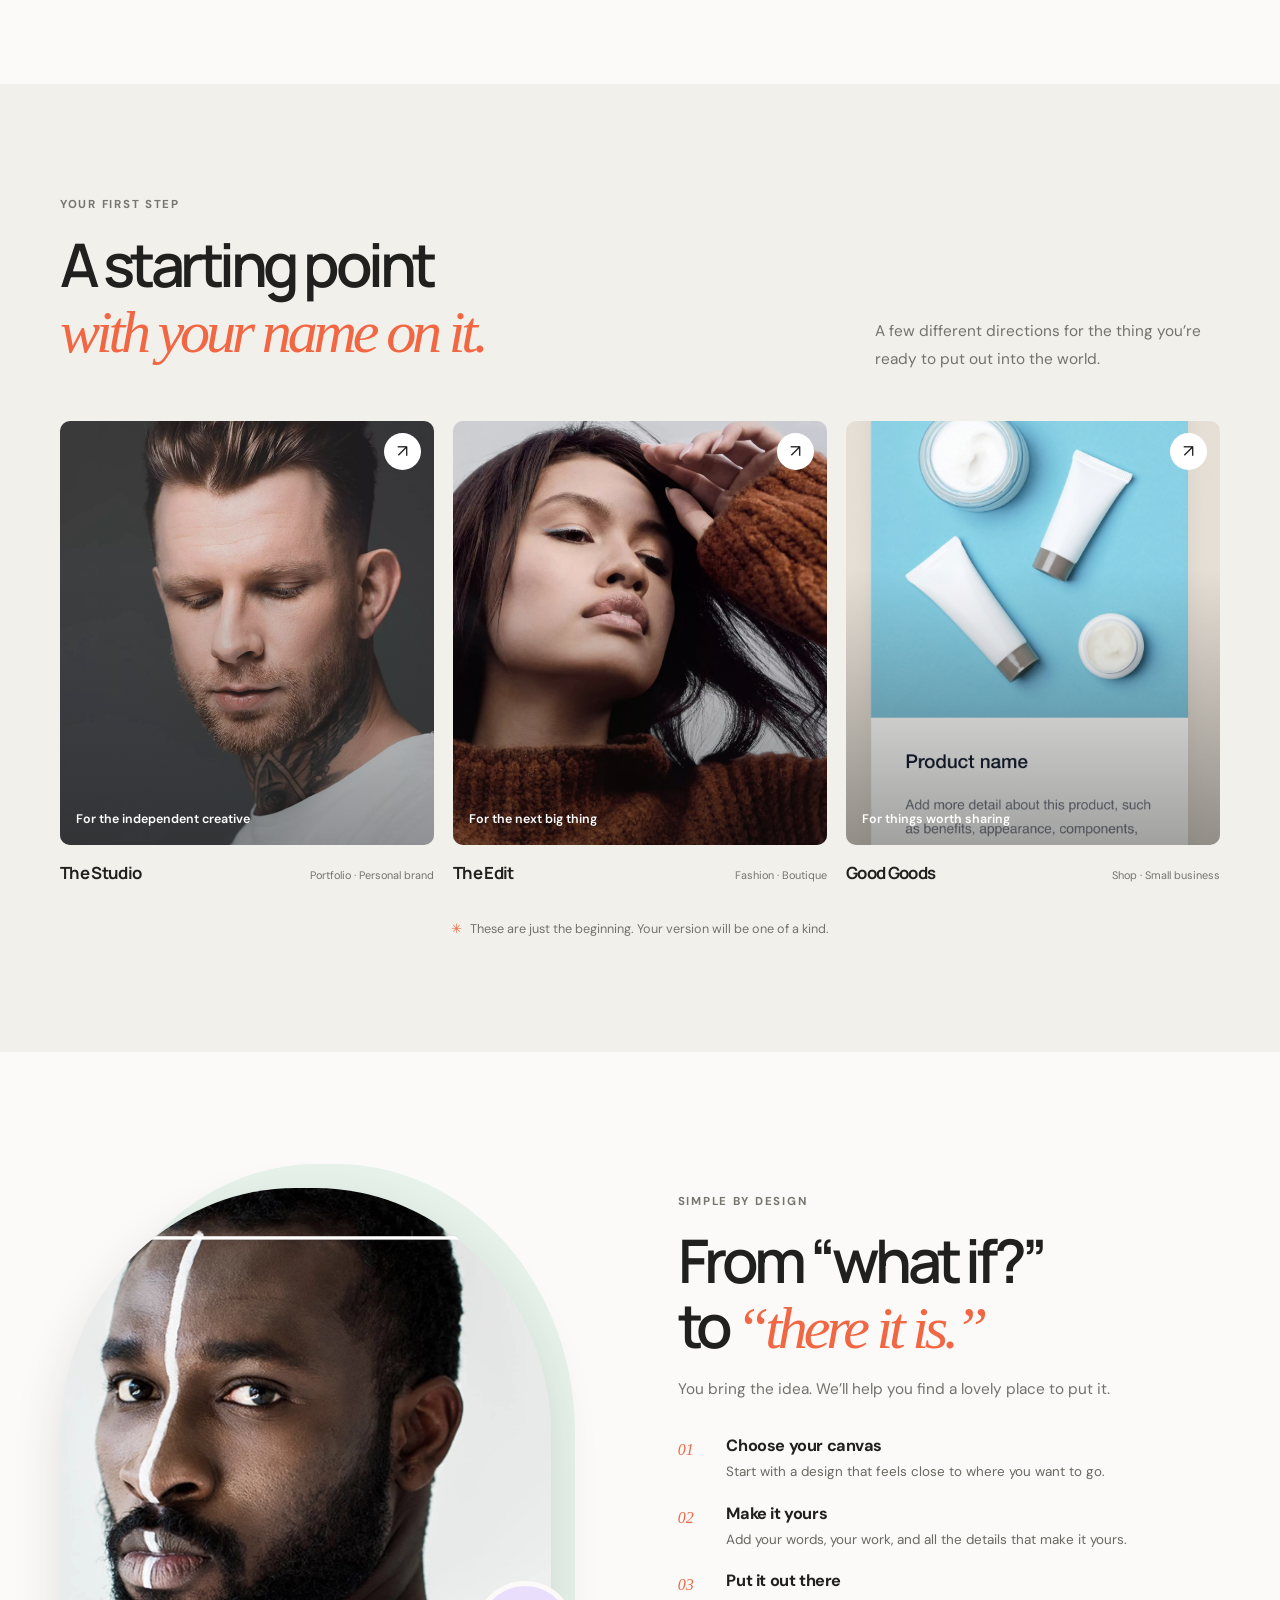
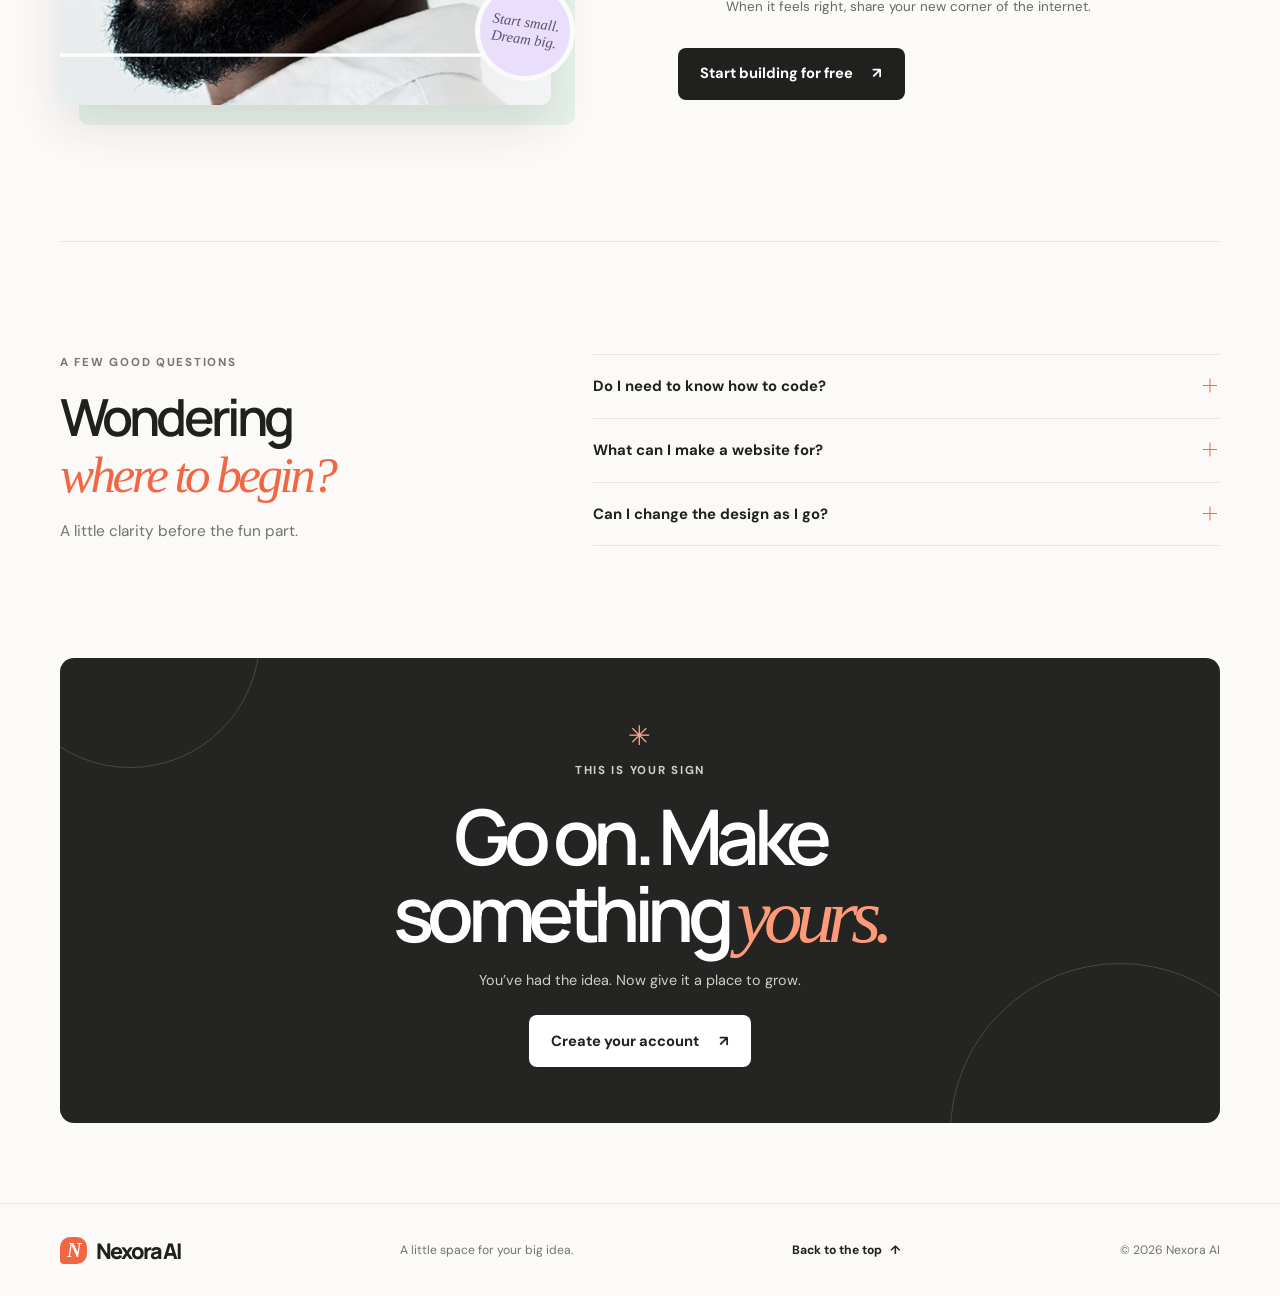
==== commit 47cddb35: "Rebrand website as Nexora AI Co-authored-by: Copilot <223556219+Copilot@users.noreply.github.com>" ====
--- a/index.html
+++ b/index.html
@@ -5,10 +5,10 @@
     <meta name="viewport" content="width=device-width, initial-scale=1" />
     <meta
       name="description"
-      content="Create a website that feels like you. Explore thoughtful designs and see how Yola can help bring your next idea online."
+      content="Create a website that feels like you. Explore thoughtful designs and see how Nexora AI can help bring your next idea online."
     />
     <meta name="theme-color" content="#fbfaf8" />
-    <title>Yola — Your idea deserves a website</title>
+    <title>Nexora AI — Your idea deserves a website</title>
     <link rel="preconnect" href="https://fonts.googleapis.com" />
     <link rel="preconnect" href="https://fonts.gstatic.com" crossorigin />
     <link
@@ -22,9 +22,9 @@
 
     <header class="site-header">
       <div class="header-inner">
-        <a class="brand" href="#top" aria-label="Yola home">
-          <span class="brand-mark" aria-hidden="true">y</span>
-          <span>yola</span>
+        <a class="brand" href="#top" aria-label="Nexora AI home">
+          <span class="brand-mark" aria-hidden="true">N</span>
+          <span>Nexora AI</span>
         </a>
 
         <button
@@ -87,7 +87,7 @@
         </div>
       </section>
 
-      <section class="intro-strip" aria-label="Yola introduction">
+      <section class="intro-strip" aria-label="Nexora AI introduction">
         <div class="intro-inner">
           <span>For the side project</span><i aria-hidden="true">✳</i>
           <span>For the big dream</span><i aria-hidden="true">✳</i>
@@ -223,12 +223,12 @@
 
     <footer class="site-footer">
       <div class="footer-inner">
-        <a class="brand footer-brand" href="#top" aria-label="Yola home">
-          <span class="brand-mark" aria-hidden="true">y</span><span>yola</span>
+        <a class="brand footer-brand" href="#top" aria-label="Nexora AI home">
+          <span class="brand-mark" aria-hidden="true">N</span><span>Nexora AI</span>
         </a>
         <p>A little space for your big idea.</p>
         <a class="back-to-top" href="#top">Back to the top <span aria-hidden="true">↑</span></a>
-        <span class="copyright">© <span id="current-year"></span> Yola</span>
+        <span class="copyright">© <span id="current-year"></span> Nexora AI</span>
       </div>
     </footer>
 
